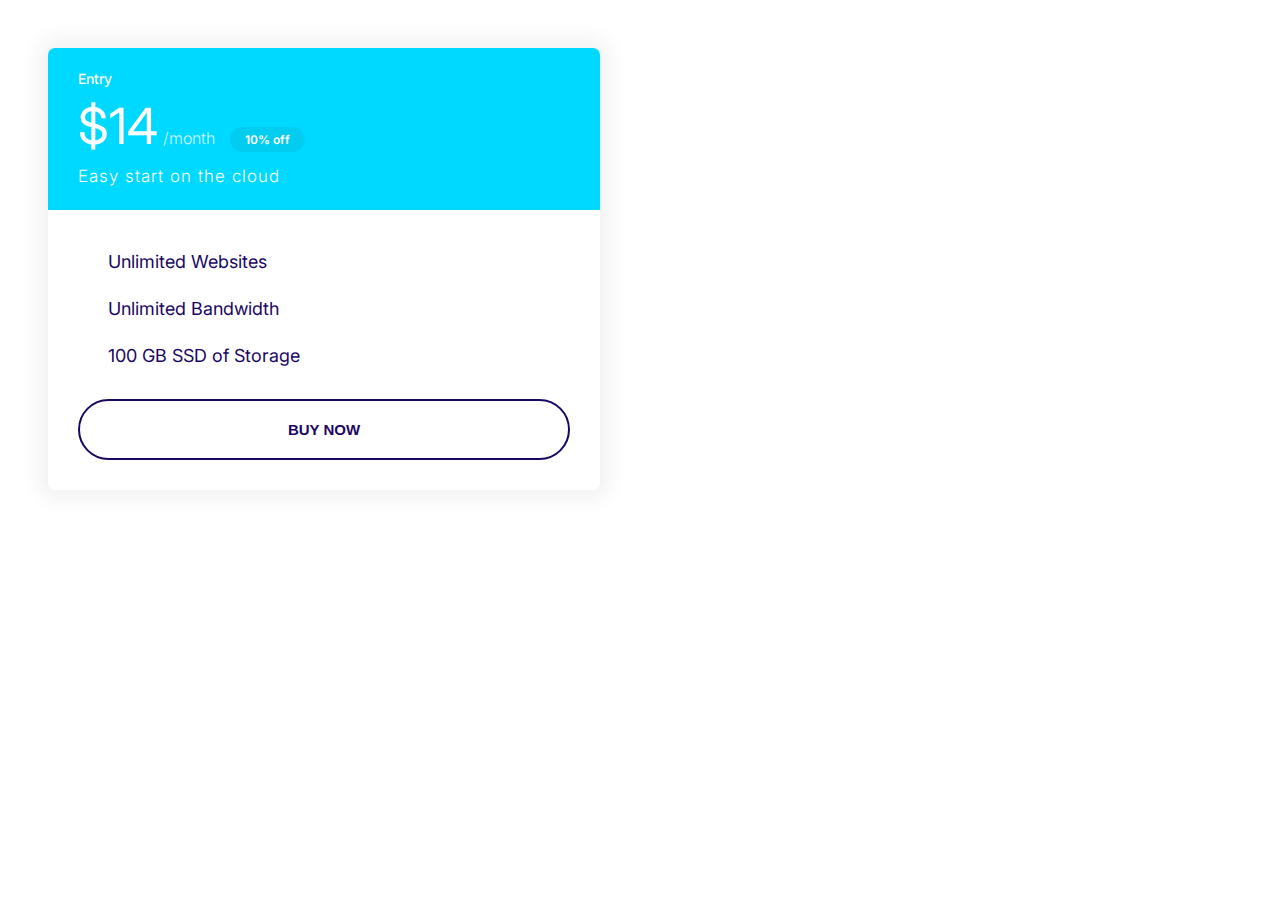
==== index.html @ e22b5506 "Defined plans" ====
<!DOCTYPE html>
<html lang="en">
  <head>
    <meta charset="UTF-8" />
    <meta name="viewport" content="width=device-width, initial-scale=1.0" />
    <meta http-equiv="X-UA-Compatible" content="ie=edge" />
    <link rel="preconnect" href="https://fonts.googleapis.com" />
    <link rel="preconnect" href="https://fonts.gstatic.com" crossorigin />
    <link
      href="https://fonts.googleapis.com/css2?family=Inter:wght@400;600;700&display=swap"
      rel="stylesheet"
    />
    <link rel="stylesheet" href="src/styles.css" />
    <title>Document</title>
  </head>
  <body>
    <div style="width: 50%; padding: 4rem;">
      <div class="plan plan--popular">
        <div class="card card--secondary">
          <header class="card__header">
            <h3 class="plan__name">Entry</h3>
            <span class="plan__price">$14</span>
            <span class="plan__billing-cycle">/month</span>
            <span class="badge badge--secondary badge--small">10% off</span>
            <span class="plan__description">Easy start on the cloud</span>
          </header>
          <div class="card__body">
            <ul class="list list--tick">
              <li class="list__item">Unlimited Websites</li>
              <li class="list__item">Unlimited Bandwidth</li>
              <li class="list__item">100 GB SSD of Storage</li>
            </ul>
            <button class="btn btn--outline btn--block">Buy now</button>
          </div>
        </div>
      </div>
    </div>

    <div id="app"></div>
    <script src="src/index.js"></script>
  </body>
</html>
---- src/styles.css ----
:root {
  --color-primary: #2584ff;
  --color-secondary: #00d9ff;
  --color-accent: #ff3400;
  --color-headings: #1b0760;
  --color-body: #918ca4;
  --color-border: #ccc;
  --border-radius: 30px;
}

*,
*::after,
*::before {
  box-sizing: border-box;
}

/*Typograhpy*/
html {
  font-size: 62.5%;
}

body {
  font-family: Inter, Arial, Helvetica, sans-serif;
  font-size: 2.4rem;
  line-height: 1.5;
  color: var(--color-body);
}

h1,
h2,
h3 {
  color: var(--color-headings);
  margin-bottom: 1rem;
}

h1 {
  font-size: 7rem;
}

h2 {
  font-size: 4rem;
}

h3 {
  font-size: 3rem;
}

p {
  margin-top: 0;
}

@media screen and (min-width: 1024px) {
  body {
    font-size: 1.8rem;
  }

  h1 {
    font-size: 8rem;
  }

  h2 {
    font-size: 4rem;
  }

  h3 {
    font-size: 2.4rem;
  }
}

/*Links*/

a {
  text-decoration: none;
}

.link-arrow {
  color: var(--color-accent);
  text-transform: uppercase;
  font-size: 2rem;
  font-weight: bold;
}

.link-arrow::after {
  content: "-->";
  margin-left: 5px;
  transition: margin 0.15s;
}

.link-arrow:hover::after {
  margin-left: 10px;
}

@media screen and (min-width: 1024px) {
  .link-arrow {
    font-size: 1.5rem;
  }
}

/* Badges*/
.badge {
  border-radius: 20px;
  padding: 0.5rem 2rem;
  font-weight: 600;
  white-space: nowrap;
  font-size: 2rem;
}

.badge--primary {
  background: var(--color-primary);
  color: #fff;
}

.badge--secondary {
  background: var(--color-secondary);
  color: #fff;
}

.badge--small {
  font-size: 1.6rem;
  padding: 0.5rem 1.5rem;
}

@media screen and (min-width: 1024px) {
  .badge {
    font-size: 1rem;
  }

  .badge--small {
    font-size: 1.2rem;
  }
}

/* Lists */

.list {
  list-style: none;
  padding-left: 0;
  color: var(--color-headings);
}

.list--inline .list__item {
  display: inline-block;
  margin-right: 2rem;
}

.list--tick {
  list-style-image: url(./images/tick.svg);
  padding-left: 3rem;
}

.list--tick .item__item {
  padding-left: 0.5rem;
  margin-bottom: 1rem;
}

@media screen and (min-width: 1024px) {
  .list--tick .item__item {
    padding-left: 0rem;
  }
}

/*Icons*/

.icon {
  width: 40px;
  height: 40px;
}

.icon--primary {
  fill: var(--color-primary);
}

.icon-container {
  background: #f3f9fa;
  width: 64px;
  height: 64px;
  border-radius: 100%;
  display: inline-flex;
  justify-content: center;
  align-items: center;
}

/* Buttons */

.btn {
  font-size: 1.8rem;
  font-weight: 600;
  text-transform: uppercase;
  text-align: center;
  margin: 1rem 0;
  padding: 2rem 3rem;
  border: 0;
  border-radius: 40px;
  cursor: pointer;
  white-space: nowrap;
}

.btn--primary {
  background: var(--color-primary);
  color: #fff;
}

.btn--primary:hover {
  background: #3a8ffd; /*lighten(primary, 10%); */
}

.btn--secondary {
  background: var(--color-secondary);
  color: #fff;
}

.btn--secondary:hover {
  background: #00c8eb; /*lighten(primary, 10%); */
}

.btn--accent {
  background: var(--color-accent);
  color: #fff;
}

.btn--accent:hover {
  background: #ec3000; /*lighten(primary, 10%); */
}

.btn--block {
  width: 100%;
  display: inline-block;
}

.btn--outline {
  background: #fff;
  color: var(--color-headings);
  border: 2px solid var(--color-headings);
}

.btn--outline:hover {
  background: var(--color-headings);
  color: #fff;
}

@media screen and (min-width: 1024px) {
  .btn {
    font-size: 1.5rem;
  }
}

/* Inputs */

.input {
  padding: 1.5rem 3.5rem;
  border: 1px solid var(--color-border);
  border-radius: var(--border-radius);
  outline: 0;
  color: var(--color-headings);
  font-size: 2rem;
}

::placeholder {
  color: #cdcbd7;
}

.input-group {
  border: 1px solid var(--color-border);
  border-radius: var(--border-radius);
  display: flex;
}

.input-group .input {
  border: 0;
  flex-grow: 1;
  padding: 1.5rem 1rem;
}

.input-group .btn {
  margin: 4px;
}

@media screen and (min-width: 1024px) {
  .input {
    font-size: 1.5rem;
  }
}

/* Cards */

.card {
  border-radius: 7px;
  box-shadow: 0 0 20px 10px #f3f3f3;
  overflow: hidden;
}

.card__header,
.card__body {
  padding: 2rem 3rem;
}

.card--primary .card__header {
  background: var(--color-primary);
  color: #fff;
}

.card--secondary .card__header {
  background: var(--color-secondary);
  color: #fff;
}

.card--secondary .badge--secondary {
  background: #02cdf1;
}

/* Plans */

.plan__name {
  color: #fff;
  margin: 0;
  font-weight: 500;
  font-size: 2.4rem;
}

.plan__price {
  font-size: 6rem;
}

.plan__billing-cycle {
  font-size: 2.4rem;
  font-weight: 300;
  opacity: 0.8;
  margin-right: 1rem;
}

.plan__description {
  font-size: 2rem;
  font-weight: 300;
  letter-spacing: 1px;
  display: block;
}

.plan .list__item {
  margin-bottom: 2rem;
}

.plan--popular .card__header {
  position: relative;
}

.plan--popular .card__header::before {
  content: url(./images/popular.svg);
  width: 40px;
  display: inline-block;
  position: absolute;
  top: -6px;
  right: 5%;
}

@media screen and (min-width: 1024px) {
  .plan__name {
    font-size: 1.4rem;
  }

  .plan__price {
    font-size: 5rem;
  }

  .plan__billing-cycle {
    font-size: 1.6rem;
  }

  .plan__description {
    font-size: 1.7rem;
  }
}
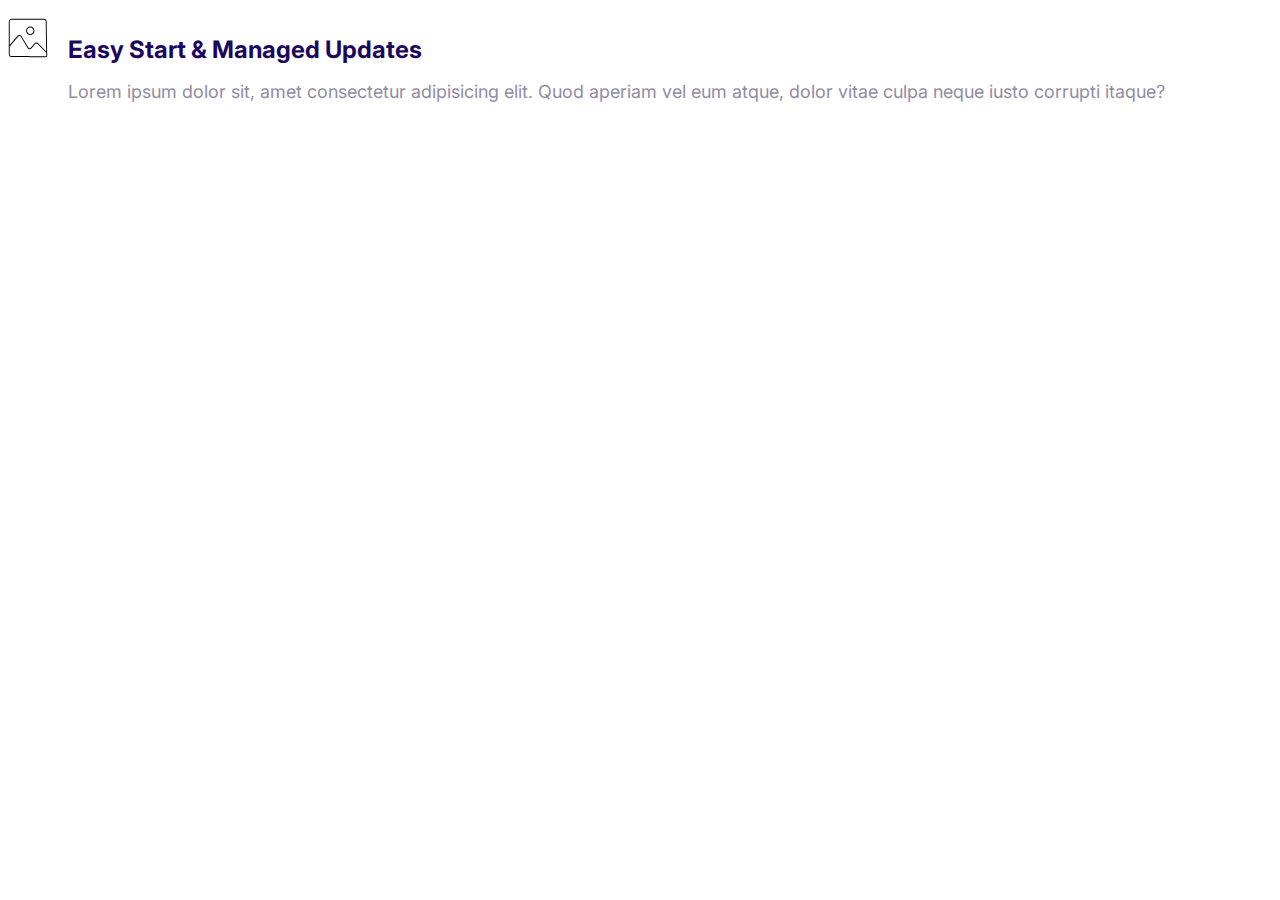
==== commit 6affaca1: "Defined media objects" ====
--- a/index.html
+++ b/index.html
@@ -14,25 +14,18 @@
     <title>Document</title>
   </head>
   <body>
-    <div style="width: 50%; padding: 4rem;">
-      <div class="plan plan--popular">
-        <div class="card card--secondary">
-          <header class="card__header">
-            <h3 class="plan__name">Entry</h3>
-            <span class="plan__price">$14</span>
-            <span class="plan__billing-cycle">/month</span>
-            <span class="badge badge--secondary badge--small">10% off</span>
-            <span class="plan__description">Easy start on the cloud</span>
-          </header>
-          <div class="card__body">
-            <ul class="list list--tick">
-              <li class="list__item">Unlimited Websites</li>
-              <li class="list__item">Unlimited Bandwidth</li>
-              <li class="list__item">100 GB SSD of Storage</li>
-            </ul>
-            <button class="btn btn--outline btn--block">Buy now</button>
-          </div>
-        </div>
+    <div class="media">
+      <div class="media__image">
+        <svg class="icon icon--primary">
+          <use xlink:href="./images/sprite.svg#snap"></use>
+        </svg>
+      </div>
+      <div class="media__body">
+        <h3 clas="media__title">Easy Start & Managed Updates</h3>
+        <p>
+          Lorem ipsum dolor sit, amet consectetur adipisicing elit. Quod aperiam
+          vel eum atque, dolor vitae culpa neque iusto corrupti itaque?
+        </p>
       </div>
     </div>
 
--- a/src/styles.css
+++ b/src/styles.css
@@ -369,3 +369,21 @@
     font-size: 1.7rem;
   }
 }
+
+/* Media */
+
+.media {
+  display: flex;
+}
+
+.media__title {
+  margin-top: 0;
+}
+
+.media__body {
+  margin: 0 2rem;
+}
+
+.media__image {
+  margin-top: 1rem;
+}
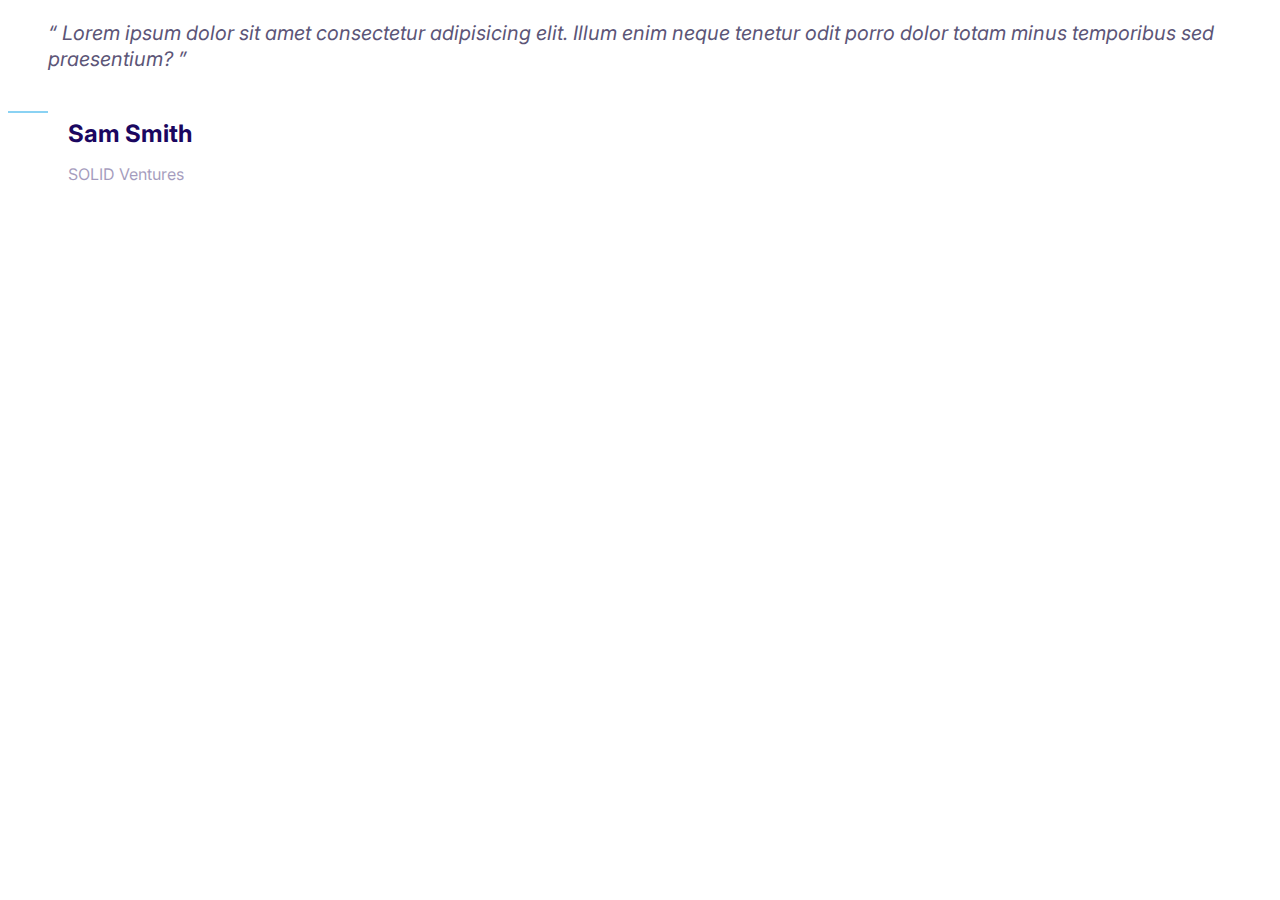
==== commit a2393500: "Defined quotes" ====
--- a/index.html
+++ b/index.html
@@ -14,21 +14,27 @@
     <title>Document</title>
   </head>
   <body>
-    <div class="media">
-      <div class="media__image">
-        <svg class="icon icon--primary">
-          <use xlink:href="./images/sprite.svg#snap"></use>
-        </svg>
+    <blockquote class="quote">
+      <p class="quote__text">
+        Lorem ipsum dolor sit amet consectetur adipisicing elit. Illum enim
+        neque tenetur odit porro dolor totam minus temporibus sed praesentium?
+      </p>
+    </blockquote>
+    <footer>
+      <div class="media">
+        <div class="media__image">
+          <svg class="icon icon--primary quote__line">
+            <use xlink:href="./images/sprite.svg#line"></use>
+          </svg>
+        </div>
+        <div class="media__body">
+          <h3 clas="media__title quote__author">Sam Smith</h3>
+          <p class="quote__company">
+            SOLID Ventures
+          </p>
+        </div>
       </div>
-      <div class="media__body">
-        <h3 clas="media__title">Easy Start & Managed Updates</h3>
-        <p>
-          Lorem ipsum dolor sit, amet consectetur adipisicing elit. Quod aperiam
-          vel eum atque, dolor vitae culpa neque iusto corrupti itaque?
-        </p>
-      </div>
-    </div>
-
+    </footer>
     <div id="app"></div>
     <script src="src/index.js"></script>
   </body>
--- a/src/styles.css
+++ b/src/styles.css
@@ -4,6 +4,7 @@
   --color-accent: #ff3400;
   --color-headings: #1b0760;
   --color-body: #918ca4;
+  --color-body-darker: #5c5577;
   --color-border: #ccc;
   --border-radius: 30px;
 }
@@ -387,3 +388,53 @@
 .media__image {
   margin-top: 1rem;
 }
+
+/* Quotes */
+
+.quote {
+  font-size: 3rem;
+  font-style: italic;
+  color: var(--color-body-darker);
+  line-height: 1.3;
+}
+
+.quote__text::before {
+  content: open-quote;
+}
+
+.quote__text::after {
+  content: close-quote;
+}
+
+.quote__author {
+  font-size: 3rem;
+  font-weight: 500;
+  font-style: normal;
+  margin-bottom: 0;
+}
+
+.quote__company {
+  color: var(--color-headings);
+  opacity: 0.4;
+  font-size: 2rem;
+  font-style: normal;
+}
+
+.quote__line {
+  position: relative;
+  bottom: 10px;
+}
+
+@media screen and (min-width: 1024px) {
+  .quote {
+    font-size: 2rem;
+  }
+
+  .quote__author {
+    font-size: 2.4rem;
+  }
+
+  .quote__company {
+    font-size: 1.6rem;
+  }
+}
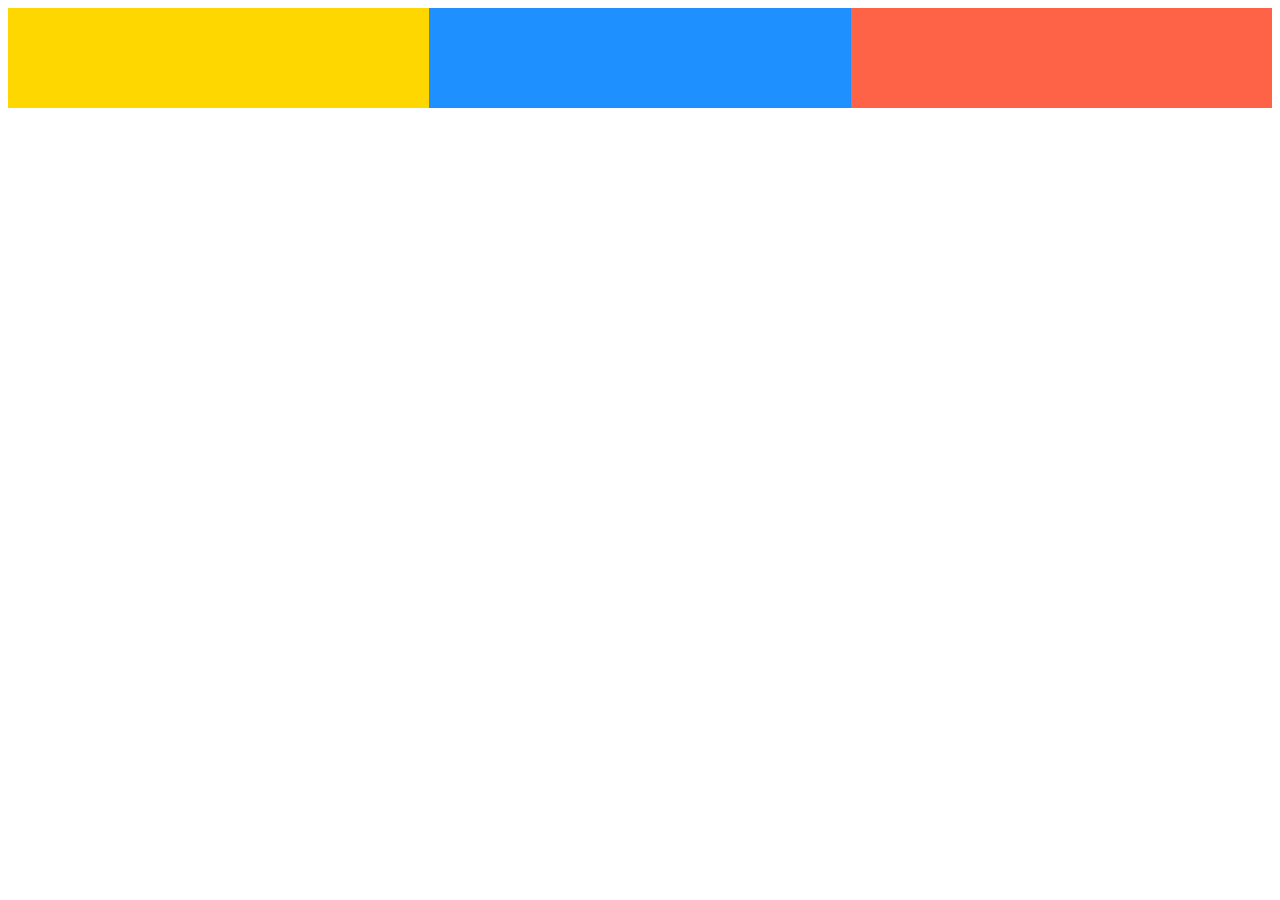
==== commit a1d3d666: "Defined grids" ====
--- a/index.html
+++ b/index.html
@@ -14,27 +14,11 @@
     <title>Document</title>
   </head>
   <body>
-    <blockquote class="quote">
-      <p class="quote__text">
-        Lorem ipsum dolor sit amet consectetur adipisicing elit. Illum enim
-        neque tenetur odit porro dolor totam minus temporibus sed praesentium?
-      </p>
-    </blockquote>
-    <footer>
-      <div class="media">
-        <div class="media__image">
-          <svg class="icon icon--primary quote__line">
-            <use xlink:href="./images/sprite.svg#line"></use>
-          </svg>
-        </div>
-        <div class="media__body">
-          <h3 clas="media__title quote__author">Sam Smith</h3>
-          <p class="quote__company">
-            SOLID Ventures
-          </p>
-        </div>
-      </div>
-    </footer>
+    <div class="grid grid--1x3">
+      <div style="height: 100px; background: gold;"></div>
+      <div style="height: 100px; background: dodgerblue;"></div>
+      <div style="height: 100px; background: tomato;"></div>
+    </div>
     <div id="app"></div>
     <script src="src/index.js"></script>
   </body>
--- a/src/styles.css
+++ b/src/styles.css
@@ -438,3 +438,21 @@
     font-size: 1.6rem;
   }
 }
+
+/* Grids */
+
+.grid {
+  display: grid;
+}
+
+@media screen and (min-width: 768px) {
+  .grid--1x2 {
+    grid-template-columns: repeat(2, 1fr);
+  }
+}
+
+@media screen and (min-width: 1024px) {
+  .grid--1x3 {
+    grid-template-columns: repeat(3, 1fr);
+  }
+}
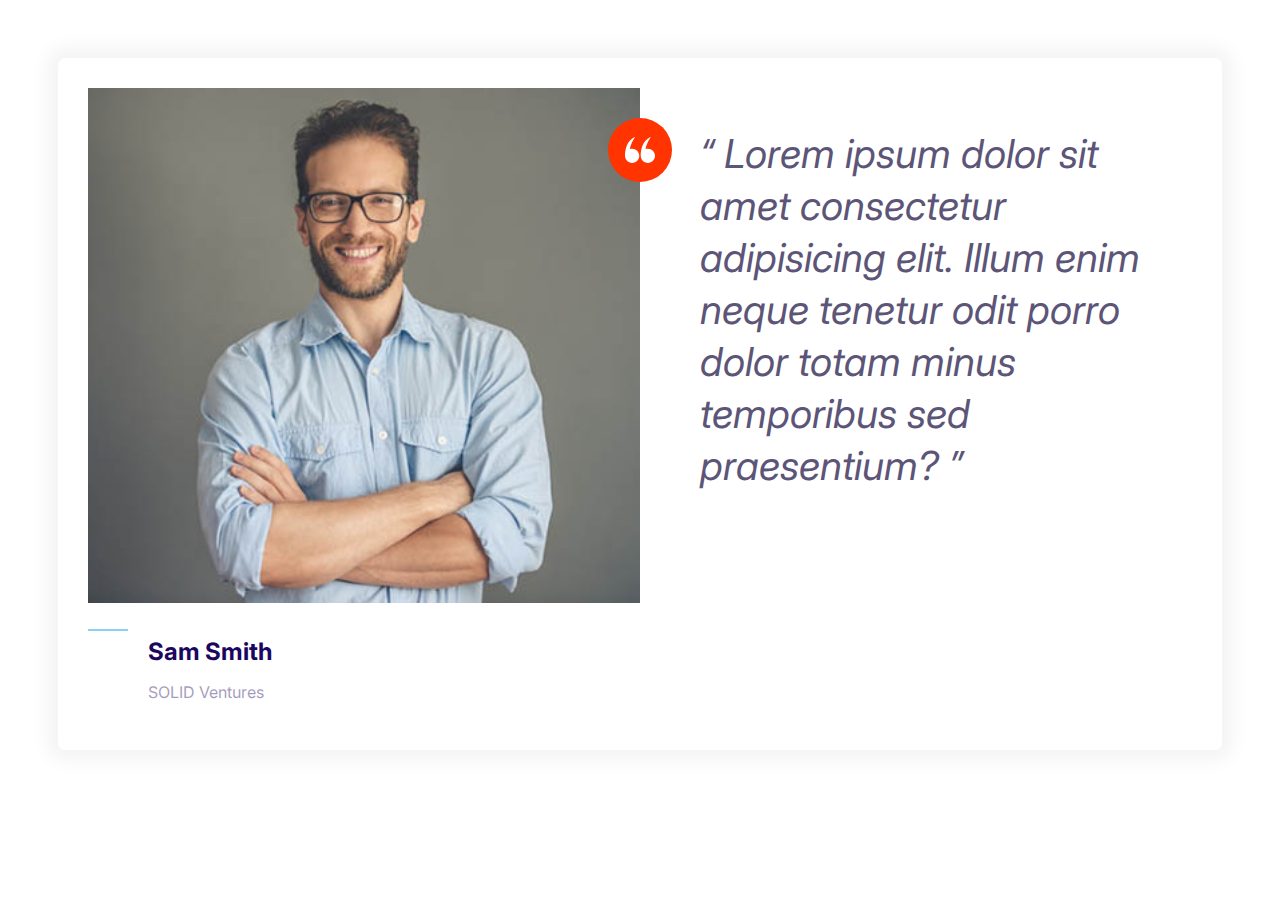
==== commit 3fab17a5: "Defined testimonials" ====
--- a/index.html
+++ b/index.html
@@ -13,11 +13,40 @@
     <link rel="stylesheet" href="src/styles.css" />
     <title>Document</title>
   </head>
-  <body>
-    <div class="grid grid--1x3">
-      <div style="height: 100px; background: gold;"></div>
-      <div style="height: 100px; background: dodgerblue;"></div>
-      <div style="height: 100px; background: tomato;"></div>
+  <body style="padding: 5rem;">
+    <div class="card testimonial">
+      <div class="grid grid--1x2">
+        <div class="testimonial__image">
+          <img src="./images/testimonial.jpg" alt="A happy, smiling customer" />
+          <span class="icon-container icon-container--accent">
+            <svg class="icon icon--white icon--small">
+              <use xlink:href="./images/sprite.svg#quotes"></use>
+            </svg>
+          </span>
+        </div>
+        <blockquote class="quote">
+          <p class="quote__text">
+            Lorem ipsum dolor sit amet consectetur adipisicing elit. Illum enim
+            neque tenetur odit porro dolor totam minus temporibus sed
+            praesentium?
+          </p>
+        </blockquote>
+        <footer>
+          <div class="media">
+            <div class="media__image">
+              <svg class="icon icon--primary quote__line">
+                <use xlink:href="./images/sprite.svg#line"></use>
+              </svg>
+            </div>
+            <div class="media__body">
+              <h3 clas="media__title quote__author">Sam Smith</h3>
+              <p class="quote__company">
+                SOLID Ventures
+              </p>
+            </div>
+          </div>
+        </footer>
+      </div>
     </div>
     <div id="app"></div>
     <script src="src/index.js"></script>
--- a/src/styles.css
+++ b/src/styles.css
@@ -167,8 +167,17 @@
   height: 40px;
 }
 
+.icon--small {
+  width: 30px;
+  height: 30px;
+}
+
 .icon--primary {
   fill: var(--color-primary);
+}
+
+.icon--white {
+  fill: #fff;
 }
 
 .icon-container {
@@ -181,6 +190,9 @@
   align-items: center;
 }
 
+.icon-container--accent {
+  background: var(--color-accent);
+}
 /* Buttons */
 
 .btn {
@@ -456,3 +468,34 @@
     grid-template-columns: repeat(3, 1fr);
   }
 }
+
+/* Testimonials */
+
+.testimonial {
+  padding: 3rem;
+}
+
+.testimonial__image {
+  position: relative;
+}
+
+.testimonial__image > img {
+  width: 100%;
+}
+
+.testimonial__image > .icon-container {
+  position: absolute;
+  top: 3rem;
+  right: -32px;
+}
+
+@media screen and (min-width: 768px) {
+  .testimonial .quote,
+  .testimonial .quote__author {
+    font-size: 4rem;
+  }
+
+  .testimonial .quote {
+    margin-left: 6rem;
+  }
+}
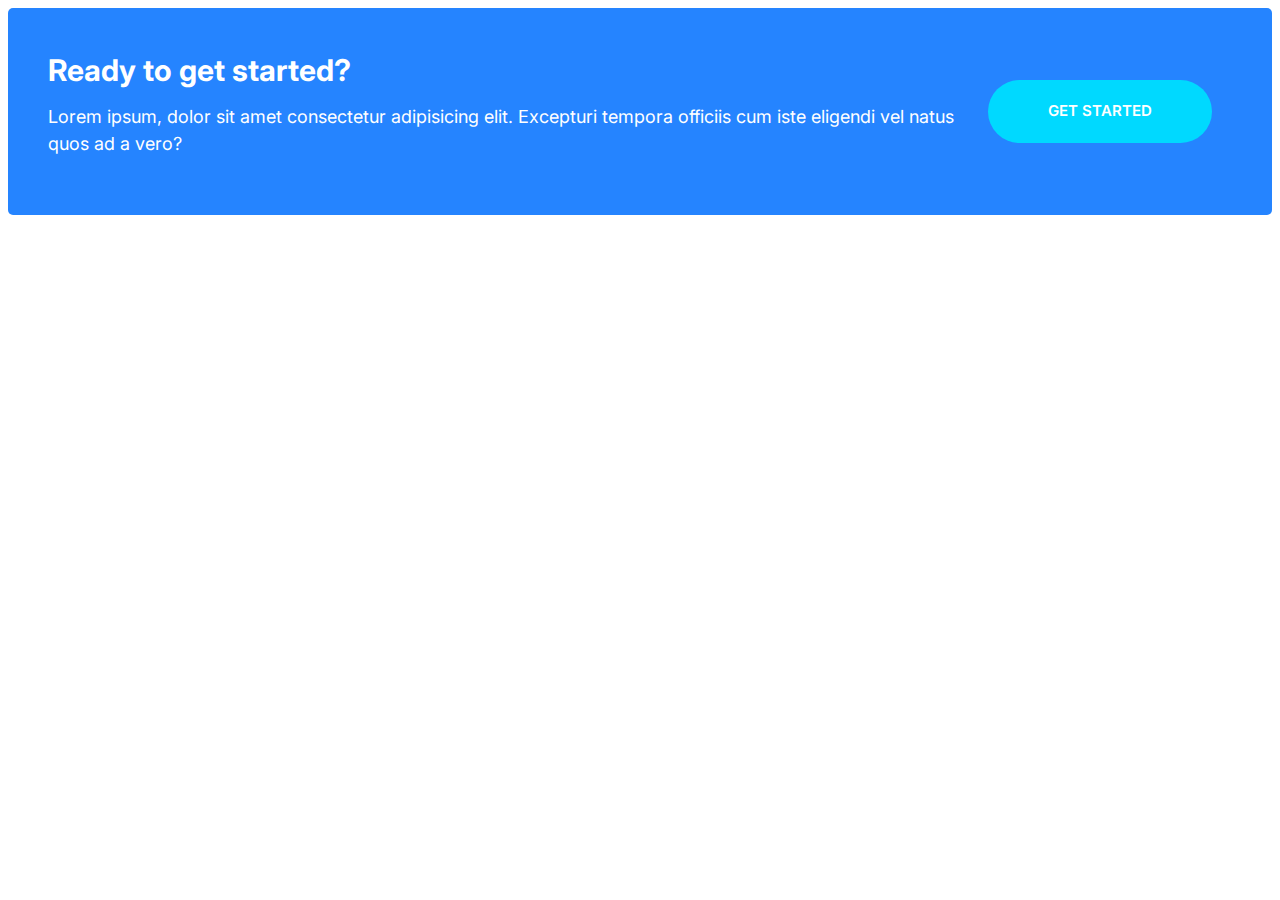
==== commit c310666d: "Defined callouts" ====
--- a/index.html
+++ b/index.html
@@ -13,39 +13,17 @@
     <link rel="stylesheet" href="src/styles.css" />
     <title>Document</title>
   </head>
-  <body style="padding: 5rem;">
-    <div class="card testimonial">
+  <body>
+    <div class="callout callout--primary">
       <div class="grid grid--1x2">
-        <div class="testimonial__image">
-          <img src="./images/testimonial.jpg" alt="A happy, smiling customer" />
-          <span class="icon-container icon-container--accent">
-            <svg class="icon icon--white icon--small">
-              <use xlink:href="./images/sprite.svg#quotes"></use>
-            </svg>
-          </span>
+        <div class="callout___content">
+          <h2 class="callout__heading">Ready to get started?</h2>
+          <p>
+            Lorem ipsum, dolor sit amet consectetur adipisicing elit. Excepturi
+            tempora officiis cum iste eligendi vel natus quos ad a vero?
+          </p>
         </div>
-        <blockquote class="quote">
-          <p class="quote__text">
-            Lorem ipsum dolor sit amet consectetur adipisicing elit. Illum enim
-            neque tenetur odit porro dolor totam minus temporibus sed
-            praesentium?
-          </p>
-        </blockquote>
-        <footer>
-          <div class="media">
-            <div class="media__image">
-              <svg class="icon icon--primary quote__line">
-                <use xlink:href="./images/sprite.svg#line"></use>
-              </svg>
-            </div>
-            <div class="media__body">
-              <h3 clas="media__title quote__author">Sam Smith</h3>
-              <p class="quote__company">
-                SOLID Ventures
-              </p>
-            </div>
-          </div>
-        </footer>
+        <a href="#" class="btn btn--secondary btn--streched">Get Started</a>
       </div>
     </div>
     <div id="app"></div>
--- a/src/styles.css
+++ b/src/styles.css
@@ -235,6 +235,11 @@
   background: #ec3000; /*lighten(primary, 10%); */
 }
 
+.btn--streched {
+  padding-left: 6rem;
+  padding-right: 6rem;
+}
+
 .btn--block {
   width: 100%;
   display: inline-block;
@@ -499,3 +504,44 @@
     margin-left: 6rem;
   }
 }
+
+/* Callouts */
+
+.callout {
+  padding: 4rem;
+  border-radius: 5px;
+}
+
+.callout--primary {
+  background: var(--color-primary);
+  color: #fff;
+}
+
+.callout__heading {
+  color: #fff;
+  margin-top: 0;
+  font-size: 3rem;
+}
+
+.callout .btn {
+  justify-self: center;
+  align-self: center;
+}
+
+.callout__content {
+  text-align: center;
+}
+
+@media screen and (min-width: 768px) {
+  .callout .grid--1x2 {
+    grid-template-columns: 1fr auto;
+  }
+  .callout__content {
+    text-align: left;
+  }
+
+  .callout .btn {
+    justify-self: start;
+    margin: 0 2rem;
+  }
+}
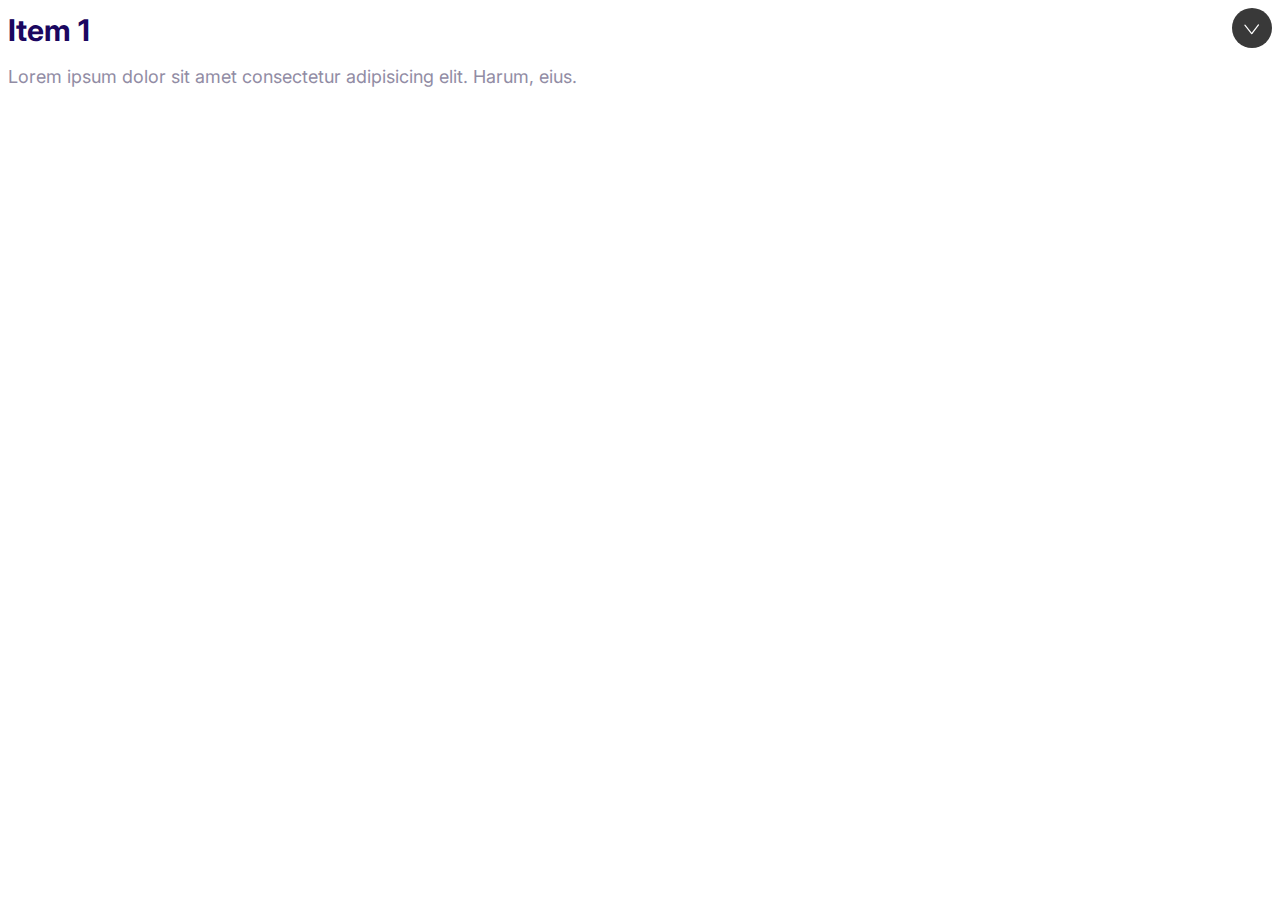
==== commit 5dd48c19: "Defined collapsibles" ====
--- a/index.html
+++ b/index.html
@@ -14,16 +14,17 @@
     <title>Document</title>
   </head>
   <body>
-    <div class="callout callout--primary">
-      <div class="grid grid--1x2">
-        <div class="callout___content">
-          <h2 class="callout__heading">Ready to get started?</h2>
-          <p>
-            Lorem ipsum, dolor sit amet consectetur adipisicing elit. Excepturi
-            tempora officiis cum iste eligendi vel natus quos ad a vero?
-          </p>
-        </div>
-        <a href="#" class="btn btn--secondary btn--streched">Get Started</a>
+    <div class="collapsible collapsible--expanded">
+      <header class="collapsible__header">
+        <h2 class="collapsible__heading">Item 1</h2>
+        <img
+          class="icon icon--white collapsible__chevron"
+          src="./images/chevron.svg"
+          alt="chevron"
+        />
+      </header>
+      <div class="collapsible__content">
+        Lorem ipsum dolor sit amet consectetur adipisicing elit. Harum, eius.
       </div>
     </div>
     <div id="app"></div>
--- a/src/styles.css
+++ b/src/styles.css
@@ -545,3 +545,36 @@
     margin: 0 2rem;
   }
 }
+
+/* Collapsibles*/
+
+.collapsible__header {
+  display: flex;
+  justify-content: space-between;
+}
+
+.collapsible__heading {
+  margin-top: 0;
+  font-size: 3rem;
+}
+
+.collapsible__chevron {
+  transform: rotate(-90deg);
+  transition: transform 0.3s;
+}
+
+.collapsible__content {
+  max-height: 0;
+  overflow: hidden;
+  opacity: 0;
+  transition: all 0.3s;
+}
+
+.collapsible--expanded .collapsible__chevron {
+  transform: rotate(0);
+}
+
+.collapsible--expanded .collapsible__content {
+  max-height: 100vh;
+  opacity: 1;
+}
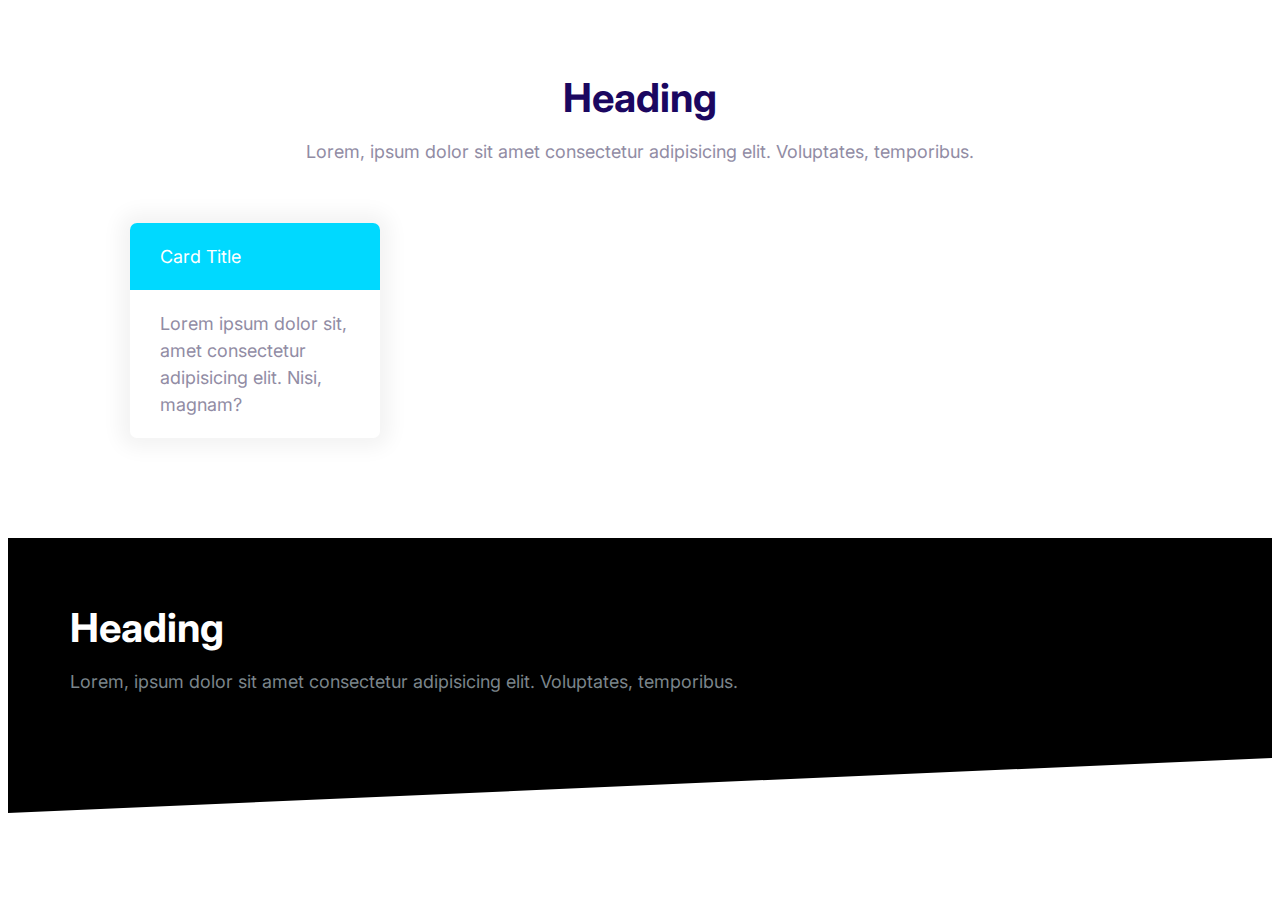
==== commit 27fcf4cc: "Defined blocks" ====
--- a/index.html
+++ b/index.html
@@ -14,19 +14,33 @@
     <title>Document</title>
   </head>
   <body>
-    <div class="collapsible collapsible--expanded">
-      <header class="collapsible__header">
-        <h2 class="collapsible__heading">Item 1</h2>
-        <img
-          class="icon icon--white collapsible__chevron"
-          src="./images/chevron.svg"
-          alt="chevron"
-        />
+    <section class="block container">
+      <header class="block__header">
+        <h2 class="block__heading">Heading</h2>
+        <p>
+          Lorem, ipsum dolor sit amet consectetur adipisicing elit. Voluptates,
+          temporibus.
+        </p>
       </header>
-      <div class="collapsible__content">
-        Lorem ipsum dolor sit amet consectetur adipisicing elit. Harum, eius.
+      <div style="width: 30%; padding: 4rem;">
+        <div class="card card--secondary">
+          <header class="card__header">Card Title</header>
+          <div class="card__body">
+            Lorem ipsum dolor sit, amet consectetur adipisicing elit. Nisi,
+            magnam?
+          </div>
+        </div>
       </div>
-    </div>
+    </section>
+    <section class="block block--dark block--skewed-left">
+      <div class="container">
+        <h2 class="block__heading">Heading</h2>
+        <p>
+          Lorem, ipsum dolor sit amet consectetur adipisicing elit. Voluptates,
+          temporibus.
+        </p>
+      </div>
+    </section>
     <div id="app"></div>
     <script src="src/index.js"></script>
   </body>
--- a/src/styles.css
+++ b/src/styles.css
@@ -578,3 +578,42 @@
   max-height: 100vh;
   opacity: 1;
 }
+
+/* Blocks */
+
+.block {
+  --padding-vertical: 6rem;
+  padding: var(--padding-vertical) 2rem;
+}
+
+.block__header {
+  text-align: center;
+}
+
+.block__heading {
+  margin-top: 0;
+}
+
+.block--dark {
+  background: #000;
+  color: #7b858b;
+}
+
+.block--dark .block__heading {
+  color: #fff;
+}
+
+.block--skewed-right {
+  padding-bottom: calc(var(--padding-vertical) + 4rem);
+  clip-path: polygon(0% 0%, 100% 0%, 100% 100%, 0% 80%);
+}
+
+.block--skewed-left {
+  padding-bottom: calc(var(--padding-vertical) + 4rem);
+  clip-path: polygon(0% 0%, 100% 0%, 100% 80%, 0% 100%);
+}
+
+.container {
+  max-width: 1140px;
+  margin: 0 auto;
+}
